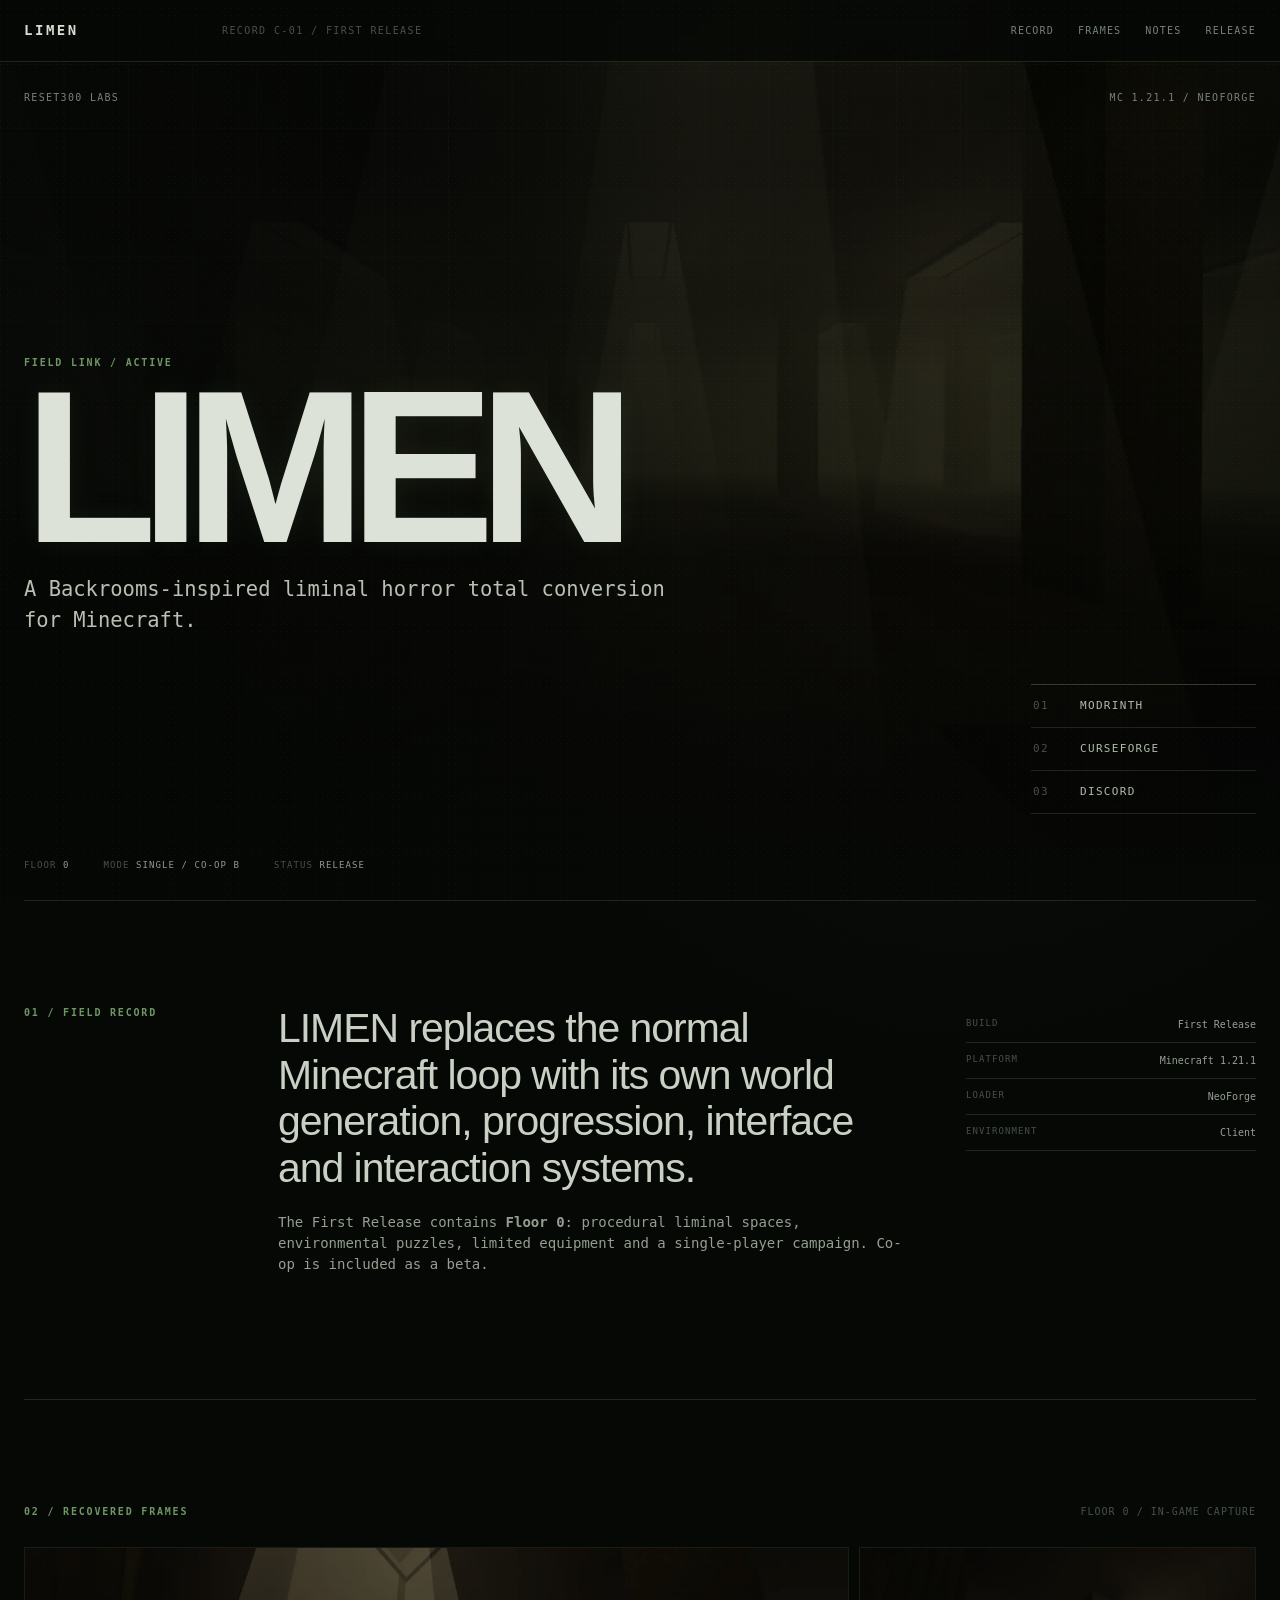
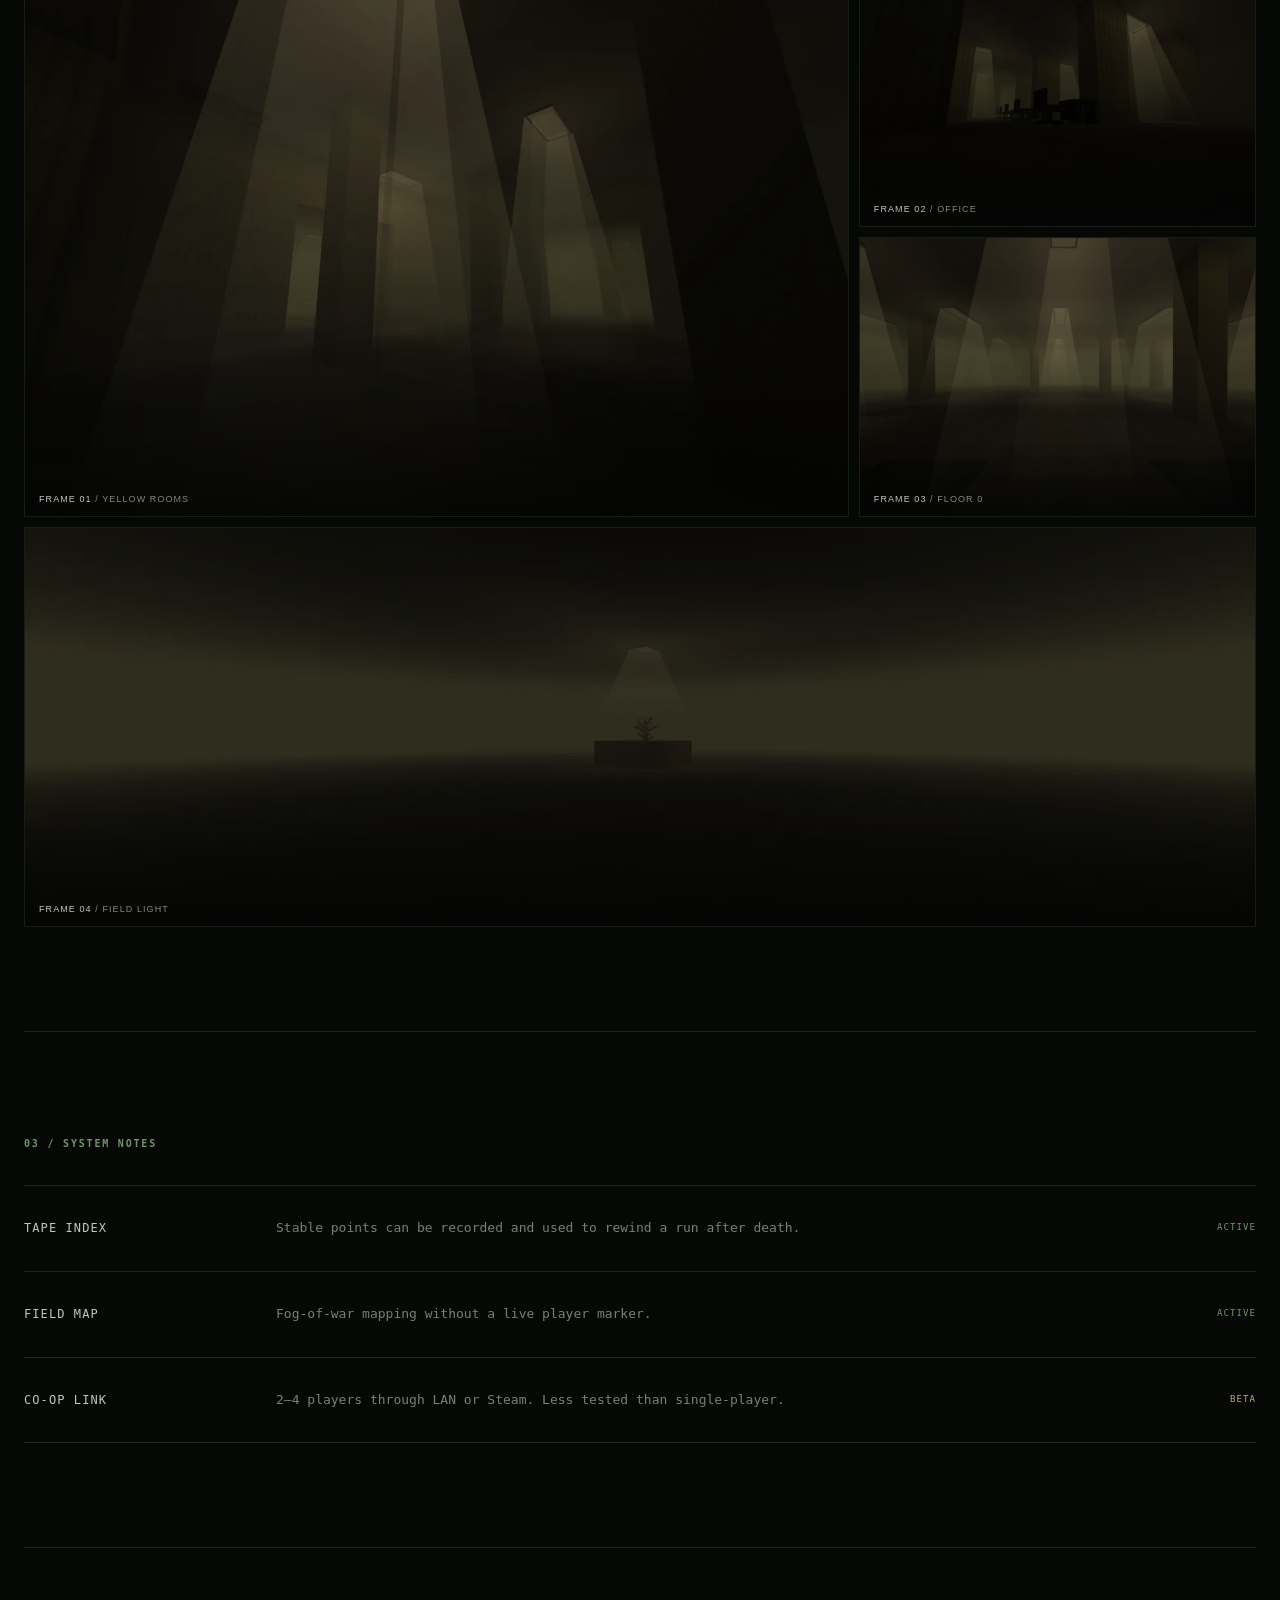
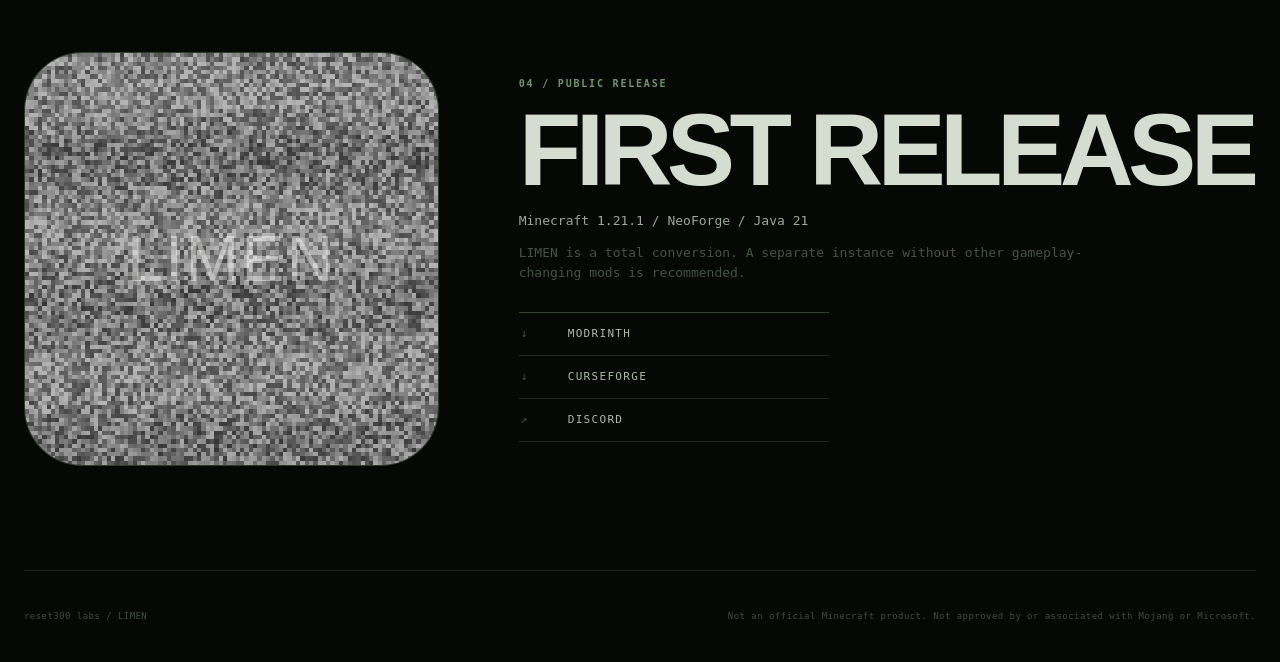
==== index.html @ d5e81523 "Initial LIMEN website" ====
<!doctype html>
<html lang="en">
<head>
  <meta charset="utf-8">
  <meta name="viewport" content="width=device-width,initial-scale=1">
  <meta name="theme-color" content="#070a07">
  <meta name="description" content="LIMEN — a Backrooms-inspired liminal horror total conversion for Minecraft.">
  <meta property="og:title" content="LIMEN — First Release">
  <meta property="og:description" content="Backrooms-inspired liminal horror total conversion for Minecraft 1.21.1 NeoForge.">
  <meta property="og:type" content="website">
  <meta property="og:image" content="assets/og.webp">
  <meta name="twitter:card" content="summary_large_image">
  <link rel="icon" href="assets/favicon.png">
  <link rel="stylesheet" href="styles.css">
  <title>LIMEN</title>
</head>
<body>
  <div class="phosphor" aria-hidden="true"></div>
  <div class="scan" aria-hidden="true"></div>

  <header class="rail">
    <a class="rail-brand" href="#top">LIMEN</a>
    <div class="rail-meta">RECORD C-01 / FIRST RELEASE</div>
    <nav aria-label="Site navigation">
      <a href="#record">Record</a>
      <a href="#frames">Frames</a>
      <a href="#notes">Notes</a>
      <a href="#release">Release</a>
    </nav>
  </header>

  <main id="top">
    <section class="hero" aria-labelledby="hero-title">
      <div class="hero-image" aria-hidden="true"></div>
      <div class="hero-shade" aria-hidden="true"></div>
      <div class="hero-grid" aria-hidden="true"></div>

      <div class="hero-topline">
        <span>reset300 labs</span>
        <span>MC 1.21.1 / NEOFORGE</span>
      </div>

      <div class="hero-copy">
        <div class="overline">FIELD LINK / ACTIVE</div>
        <h1 id="hero-title">LIMEN</h1>
        <p>A Backrooms-inspired liminal horror total conversion for Minecraft.</p>
      </div>

      <div class="hero-actions" aria-label="Project links">
        <a class="terminal-link js-modrinth" href="#"><span>01</span> MODRINTH</a>
        <a class="terminal-link js-curseforge is-hidden" href="#"><span>02</span> CURSEFORGE</a>
        <a class="terminal-link js-discord" href="#"><span>03</span> DISCORD</a>
      </div>

      <div class="hero-status">
        <span>FLOOR <b>0</b></span>
        <span>MODE <b>SINGLE / CO-OP β</b></span>
        <span>STATUS <b>RELEASE</b></span>
      </div>
    </section>

    <section class="record block" id="record">
      <div class="index">01 / FIELD RECORD</div>
      <div class="record-copy">
        <p class="record-lead">LIMEN replaces the normal Minecraft loop with its own world generation, progression, interface and interaction systems.</p>
        <p>The First Release contains <strong>Floor 0</strong>: procedural liminal spaces, environmental puzzles, limited equipment and a single-player campaign. Co-op is included as a beta.</p>
      </div>
      <dl class="record-meta">
        <div><dt>BUILD</dt><dd>First Release</dd></div>
        <div><dt>PLATFORM</dt><dd>Minecraft 1.21.1</dd></div>
        <div><dt>LOADER</dt><dd>NeoForge</dd></div>
        <div><dt>ENVIRONMENT</dt><dd>Client</dd></div>
      </dl>
    </section>

    <section class="frames block" id="frames">
      <div class="section-head">
        <div class="index">02 / RECOVERED FRAMES</div>
        <p>Floor 0 / in-game capture</p>
      </div>

      <div class="frame-grid">
        <button class="frame frame-a" data-image="assets/shot-4.webp" aria-label="Open Yellow Rooms image">
          <img src="assets/shot-4.webp" alt="Yellow Rooms in LIMEN">
          <span><b>FRAME 01</b> / YELLOW ROOMS</span>
        </button>
        <button class="frame frame-b" data-image="assets/shot-1.webp" aria-label="Open office image">
          <img src="assets/shot-1.webp" alt="Office area in LIMEN">
          <span><b>FRAME 02</b> / OFFICE</span>
        </button>
        <button class="frame frame-c" data-image="assets/shot-2.webp" aria-label="Open Floor 0 image">
          <img src="assets/shot-2.webp" alt="Large liminal space in LIMEN">
          <span><b>FRAME 03</b> / FLOOR 0</span>
        </button>
        <button class="frame frame-d" data-image="assets/shot-3.webp" aria-label="Open isolated light image">
          <img src="assets/shot-3.webp" alt="Isolated light in LIMEN">
          <span><b>FRAME 04</b> / FIELD LIGHT</span>
        </button>
      </div>
    </section>

    <section class="notes block" id="notes">
      <div class="index">03 / SYSTEM NOTES</div>

      <div class="note-row">
        <div class="note-code">TAPE INDEX</div>
        <p>Stable points can be recorded and used to rewind a run after death.</p>
        <div class="note-state">ACTIVE</div>
      </div>
      <div class="note-row">
        <div class="note-code">FIELD MAP</div>
        <p>Fog-of-war mapping without a live player marker.</p>
        <div class="note-state">ACTIVE</div>
      </div>
      <div class="note-row">
        <div class="note-code">CO-OP LINK</div>
        <p>2–4 players through LAN or Steam. Less tested than single-player.</p>
        <div class="note-state beta">BETA</div>
      </div>
    </section>

    <section class="trailer block is-hidden" id="trailer">
      <div class="section-head">
        <div class="index">04 / VIDEO RECORD</div>
        <p>Recovered footage</p>
      </div>
      <div class="video-shell"><iframe class="js-trailer" title="LIMEN trailer" allow="accelerometer; autoplay; clipboard-write; encrypted-media; gyroscope; picture-in-picture" allowfullscreen></iframe></div>
    </section>

    <section class="release block" id="release">
      <div class="release-static" aria-hidden="true"><canvas id="staticCanvas"></canvas></div>
      <div class="release-copy">
        <div class="index">04 / PUBLIC RELEASE</div>
        <h2>FIRST RELEASE</h2>
        <p>Minecraft 1.21.1 / NeoForge / Java 21</p>
        <p class="quiet">LIMEN is a total conversion. A separate instance without other gameplay-changing mods is recommended.</p>
        <div class="release-links">
          <a class="terminal-link js-modrinth" href="#"><span>↓</span> MODRINTH</a>
          <a class="terminal-link js-curseforge is-hidden" href="#"><span>↓</span> CURSEFORGE</a>
          <a class="terminal-link js-discord" href="#"><span>↗</span> DISCORD</a>
        </div>
      </div>
    </section>
  </main>

  <footer>
    <span>reset300 labs / LIMEN</span>
    <span>Not an official Minecraft product. Not approved by or associated with Mojang or Microsoft.</span>
  </footer>

  <dialog id="lightbox">
    <button class="close" aria-label="Close image">CLOSE / ESC</button>
    <img alt="Expanded LIMEN screenshot">
  </dialog>

  <script src="site-config.js"></script>
  <script src="script.js"></script>
</body>
</html>
---- styles.css ----
:root {
  --bg: #060806;
  --ink: #d5ddd0;
  --dim: #768275;
  --faint: #465146;
  --signal: #9fca8e;
  --signal-dim: #6e9664;
  --amber: #c1ad68;
  --line: rgba(159, 202, 142, .16);
  --line-hard: rgba(159, 202, 142, .28);
  --page: 1240px;
  --rail: 62px;
}

* { box-sizing: border-box; }
html { scroll-behavior: smooth; background: var(--bg); }
body {
  margin: 0;
  color: var(--ink);
  background:
    radial-gradient(circle at 75% 15%, rgba(110, 150, 100, .045), transparent 31rem),
    var(--bg);
  font-family: "IBM Plex Mono", "Cascadia Mono", "DejaVu Sans Mono", ui-monospace, monospace;
  line-height: 1.5;
  overflow-x: hidden;
}
a { color: inherit; }
button, a { -webkit-tap-highlight-color: transparent; }

.phosphor {
  position: fixed;
  inset: 0;
  z-index: 100;
  pointer-events: none;
  opacity: .035;
  background-image:
    radial-gradient(circle at 10% 20%, #fff 0 .5px, transparent .7px),
    radial-gradient(circle at 75% 40%, #b8d6ac 0 .5px, transparent .7px);
  background-size: 7px 7px, 11px 11px;
  mix-blend-mode: screen;
}
.scan {
  position: fixed;
  inset: 0;
  z-index: 99;
  pointer-events: none;
  opacity: .07;
  background: repeating-linear-gradient(to bottom, transparent 0 3px, #8ab07c 4px);
  mix-blend-mode: soft-light;
}

.rail {
  position: fixed;
  z-index: 80;
  top: 0;
  left: 0;
  right: 0;
  height: var(--rail);
  display: grid;
  grid-template-columns: 170px 1fr auto;
  align-items: center;
  gap: 28px;
  padding: 0 max(24px, calc((100vw - var(--page)) / 2));
  border-bottom: 1px solid var(--line);
  background: rgba(6, 8, 6, .82);
  backdrop-filter: blur(10px);
}
.rail-brand {
  text-decoration: none;
  font-weight: 800;
  letter-spacing: .18em;
  font-size: 14px;
}
.rail-meta {
  color: var(--faint);
  font-size: 10px;
  letter-spacing: .14em;
}
.rail nav { display: flex; gap: 24px; }
.rail nav a {
  color: var(--dim);
  text-decoration: none;
  text-transform: uppercase;
  font-size: 10px;
  letter-spacing: .12em;
}
.rail nav a:hover { color: var(--signal); }

main { min-height: 100vh; }
.hero {
  min-height: 100svh;
  position: relative;
  display: grid;
  grid-template-rows: auto 1fr auto;
  padding: calc(var(--rail) + 28px) max(24px, calc((100vw - var(--page)) / 2)) 28px;
  isolation: isolate;
  overflow: hidden;
}
.hero-image,
.hero-shade,
.hero-grid { position: absolute; inset: 0; z-index: -3; }
.hero-image {
  background: url("assets/shot-2.webp") center 48% / cover no-repeat;
  transform: scale(1.025);
  filter: brightness(.58) saturate(.67) contrast(1.05);
  transition: transform 1.2s cubic-bezier(.18,.75,.15,1);
}
.hero:hover .hero-image { transform: scale(1.038); }
.hero-shade {
  z-index: -2;
  background:
    linear-gradient(90deg, rgba(5,7,5,.92) 0%, rgba(5,7,5,.68) 42%, rgba(5,7,5,.18) 73%, rgba(5,7,5,.48) 100%),
    linear-gradient(0deg, var(--bg) 0%, rgba(6,8,6,.1) 32%, rgba(6,8,6,.3) 100%);
}
.hero-grid {
  z-index: -1;
  opacity: .13;
  background-image:
    linear-gradient(var(--line) 1px, transparent 1px),
    linear-gradient(90deg, var(--line) 1px, transparent 1px);
  background-size: 64px 64px;
  mask-image: linear-gradient(to bottom, #000, transparent 76%);
}
.hero-topline {
  display: flex;
  justify-content: space-between;
  color: var(--dim);
  font-size: 10px;
  letter-spacing: .13em;
  text-transform: uppercase;
}
.hero-copy {
  align-self: center;
  width: min(900px, 80vw);
  padding: 7vh 0 4vh;
}
.overline,
.index {
  color: var(--signal-dim);
  font-size: 10px;
  font-weight: 700;
  letter-spacing: .18em;
  text-transform: uppercase;
}
.hero h1 {
  margin: 18px 0 28px;
  font-family: Arial, Helvetica, sans-serif;
  font-size: clamp(92px, 17vw, 250px);
  line-height: .73;
  font-weight: 800;
  letter-spacing: -.075em;
  color: #dce2d7;
  text-shadow: 0 0 28px rgba(159,202,142,.07);
}
.hero-copy p {
  margin: 0;
  max-width: 680px;
  color: #b7c0b3;
  font-size: clamp(15px, 1.6vw, 21px);
}
.hero-actions {
  position: absolute;
  right: max(24px, calc((100vw - var(--page)) / 2));
  bottom: 86px;
  display: grid;
  min-width: 225px;
  border-top: 1px solid var(--line-hard);
}
.terminal-link {
  display: grid;
  grid-template-columns: 35px 1fr;
  gap: 12px;
  align-items: center;
  min-height: 43px;
  padding: 0 2px;
  color: #afbaab;
  border-bottom: 1px solid var(--line);
  text-decoration: none;
  font-size: 11px;
  letter-spacing: .12em;
  transition: color .15s ease, padding-left .15s ease, background .15s ease;
}
.terminal-link span { color: var(--faint); }
.terminal-link:hover {
  color: var(--signal);
  padding-left: 7px;
  background: linear-gradient(90deg, rgba(159,202,142,.045), transparent);
}
.hero-status {
  display: flex;
  gap: 34px;
  align-self: end;
  color: var(--faint);
  font-size: 9px;
  letter-spacing: .12em;
  text-transform: uppercase;
}
.hero-status b { color: #8e9b8c; font-weight: 500; }

.block {
  width: min(var(--page), calc(100% - 48px));
  margin: 0 auto;
  padding: 104px 0;
  border-top: 1px solid var(--line);
}
.record {
  display: grid;
  grid-template-columns: 190px 1fr 290px;
  gap: 64px;
  align-items: start;
}
.record-copy { max-width: 680px; }
.record-copy p { margin: 0 0 20px; color: #949f91; font-size: 14px; }
.record-copy .record-lead {
  color: #c9d1c5;
  font-family: Arial, Helvetica, sans-serif;
  font-size: clamp(24px, 3.2vw, 42px);
  line-height: 1.14;
  letter-spacing: -.025em;
}
.record-meta { margin: 2px 0 0; }
.record-meta div {
  display: grid;
  grid-template-columns: 1fr 1fr;
  gap: 16px;
  padding: 10px 0;
  border-bottom: 1px solid var(--line);
}
.record-meta dt { color: var(--faint); font-size: 9px; letter-spacing: .12em; }
.record-meta dd { margin: 0; color: #95a092; font-size: 10px; text-align: right; }

.section-head {
  display: flex;
  justify-content: space-between;
  gap: 30px;
  align-items: end;
  margin-bottom: 28px;
}
.section-head p { margin: 0; color: var(--faint); font-size: 10px; text-transform: uppercase; letter-spacing: .1em; }
.frame-grid {
  display: grid;
  grid-template-columns: 1.35fr .65fr;
  grid-template-rows: 280px 280px 400px;
  gap: 10px;
}
.frame {
  position: relative;
  display: block;
  padding: 0;
  border: 1px solid rgba(159,202,142,.12);
  background: #030403;
  overflow: hidden;
  cursor: zoom-in;
}
.frame-a { grid-column: 1; grid-row: 1 / span 2; }
.frame-b { grid-column: 2; grid-row: 1; }
.frame-c { grid-column: 2; grid-row: 2; }
.frame-d { grid-column: 1 / span 2; grid-row: 3; }
.frame img {
  width: 100%;
  height: 100%;
  object-fit: cover;
  display: block;
  filter: brightness(.72) saturate(.72);
  transform: scale(1.002);
  transition: filter .35s ease, transform .6s cubic-bezier(.2,.75,.2,1);
}
.frame:hover img { filter: brightness(.9) saturate(.88); transform: scale(1.012); }
.frame::after {
  content: "";
  position: absolute;
  inset: 0;
  pointer-events: none;
  background: linear-gradient(0deg, rgba(3,4,3,.78), transparent 27%);
}
.frame > span {
  position: absolute;
  z-index: 2;
  left: 14px;
  bottom: 12px;
  color: #7f8b7d;
  font-size: 9px;
  letter-spacing: .12em;
}
.frame > span b { color: #c2c9bf; font-weight: 500; }

.notes .index { margin-bottom: 34px; }
.note-row {
  display: grid;
  grid-template-columns: 220px 1fr 90px;
  gap: 32px;
  align-items: center;
  min-height: 86px;
  border-top: 1px solid var(--line);
}
.note-row:last-child { border-bottom: 1px solid var(--line); }
.note-code { color: #bec7ba; font-size: 12px; letter-spacing: .09em; }
.note-row p { margin: 0; max-width: 700px; color: var(--dim); font-size: 13px; }
.note-state { justify-self: end; color: var(--signal-dim); font-size: 9px; letter-spacing: .12em; }
.note-state.beta { color: var(--amber); }

.video-shell { aspect-ratio: 16/9; border: 1px solid var(--line); background: #020302; }
.video-shell iframe { width: 100%; height: 100%; border: 0; }

.release {
  min-height: 520px;
  display: grid;
  grid-template-columns: .72fr 1.28fr;
  gap: 80px;
  align-items: center;
}
.release-static {
  aspect-ratio: 1;
  position: relative;
  overflow: hidden;
  border: 1px solid var(--line-hard);
  border-radius: 14%;
  background: #020302;
  box-shadow: inset 0 0 75px #000;
}
.release-static::after {
  content: "LIMEN";
  position: absolute;
  inset: 0;
  display: grid;
  place-items: center;
  color: rgba(235,239,233,.48);
  font-family: Arial, Helvetica, sans-serif;
  font-size: clamp(34px, 5vw, 67px);
  font-weight: 500;
  letter-spacing: .04em;
  mix-blend-mode: screen;
  filter: blur(.25px);
}
.release-static canvas { width: 100%; height: 100%; display: block; opacity: .8; image-rendering: pixelated; }
.release-copy h2 {
  margin: 16px 0 18px;
  font-family: Arial, Helvetica, sans-serif;
  font-size: clamp(58px, 8vw, 118px);
  line-height: .84;
  letter-spacing: -.055em;
}
.release-copy > p { color: #9ca79a; font-size: 13px; }
.release-copy .quiet { max-width: 620px; color: var(--faint); }
.release-links { margin-top: 30px; max-width: 310px; border-top: 1px solid var(--line-hard); }

footer {
  width: min(var(--page), calc(100% - 48px));
  min-height: 92px;
  margin: 0 auto;
  display: flex;
  align-items: center;
  justify-content: space-between;
  gap: 30px;
  border-top: 1px solid var(--line);
  color: #414b41;
  font-size: 9px;
  letter-spacing: .05em;
}

.is-hidden { display: none !important; }
dialog {
  width: min(1280px, 96vw);
  max-width: none;
  padding: 0;
  border: 1px solid var(--line-hard);
  background: #030403;
  color: var(--ink);
  box-shadow: 0 28px 130px rgba(0,0,0,.9);
}
dialog::backdrop { background: rgba(0,0,0,.92); }
dialog img { width: 100%; height: auto; display: block; }
.close {
  position: absolute;
  z-index: 3;
  right: 10px;
  top: 10px;
  padding: 8px 10px;
  border: 1px solid var(--line-hard);
  background: rgba(3,4,3,.86);
  color: #98a596;
  font: inherit;
  font-size: 9px;
  letter-spacing: .1em;
  cursor: pointer;
}

@media (max-width: 900px) {
  .rail { grid-template-columns: 1fr auto; }
  .rail-meta { display: none; }
  .rail nav { gap: 15px; }
  .hero-actions { position: static; margin: 0 0 40px; width: min(320px,100%); }
  .hero-status { flex-wrap: wrap; }
  .record { grid-template-columns: 1fr; gap: 28px; }
  .record-meta { max-width: 520px; }
  .frame-grid { grid-template-columns: 1fr 1fr; grid-template-rows: 420px 230px 320px; }
  .frame-a { grid-column: 1 / span 2; grid-row: 1; }
  .frame-b { grid-column: 1; grid-row: 2; }
  .frame-c { grid-column: 2; grid-row: 2; }
  .frame-d { grid-column: 1 / span 2; grid-row: 3; }
  .release { grid-template-columns: 280px 1fr; gap: 40px; }
}

@media (max-width: 620px) {
  :root { --rail: 54px; }
  .rail { padding: 0 16px; }
  .rail nav a:not(:last-child) { display: none; }
  .hero { padding-left: 16px; padding-right: 16px; }
  .hero-topline span:last-child { display: none; }
  .hero-copy { width: 100%; }
  .hero h1 { font-size: clamp(78px, 28vw, 130px); }
  .hero-shade { background: linear-gradient(0deg, var(--bg) 0%, rgba(5,7,5,.52) 50%, rgba(5,7,5,.55) 100%); }
  .hero-status { gap: 14px 24px; }
  .block, footer { width: calc(100% - 32px); }
  .block { padding: 76px 0; }
  .record-copy .record-lead { font-size: 27px; }
  .section-head { display: block; }
  .section-head p { margin-top: 10px; }
  .frame-grid { display: block; }
  .frame { aspect-ratio: 16/10; margin-bottom: 8px; }
  .note-row { grid-template-columns: 1fr auto; gap: 12px; padding: 18px 0; }
  .note-row p { grid-column: 1 / span 2; }
  .release { grid-template-columns: 1fr; gap: 38px; }
  .release-static { width: min(290px, 86vw); }
  footer { display: block; padding: 26px 0 38px; }
  footer span { display: block; margin-top: 7px; }
}

@media (prefers-reduced-motion: reduce) {
  * { scroll-behavior: auto !important; transition: none !important; animation: none !important; }
}
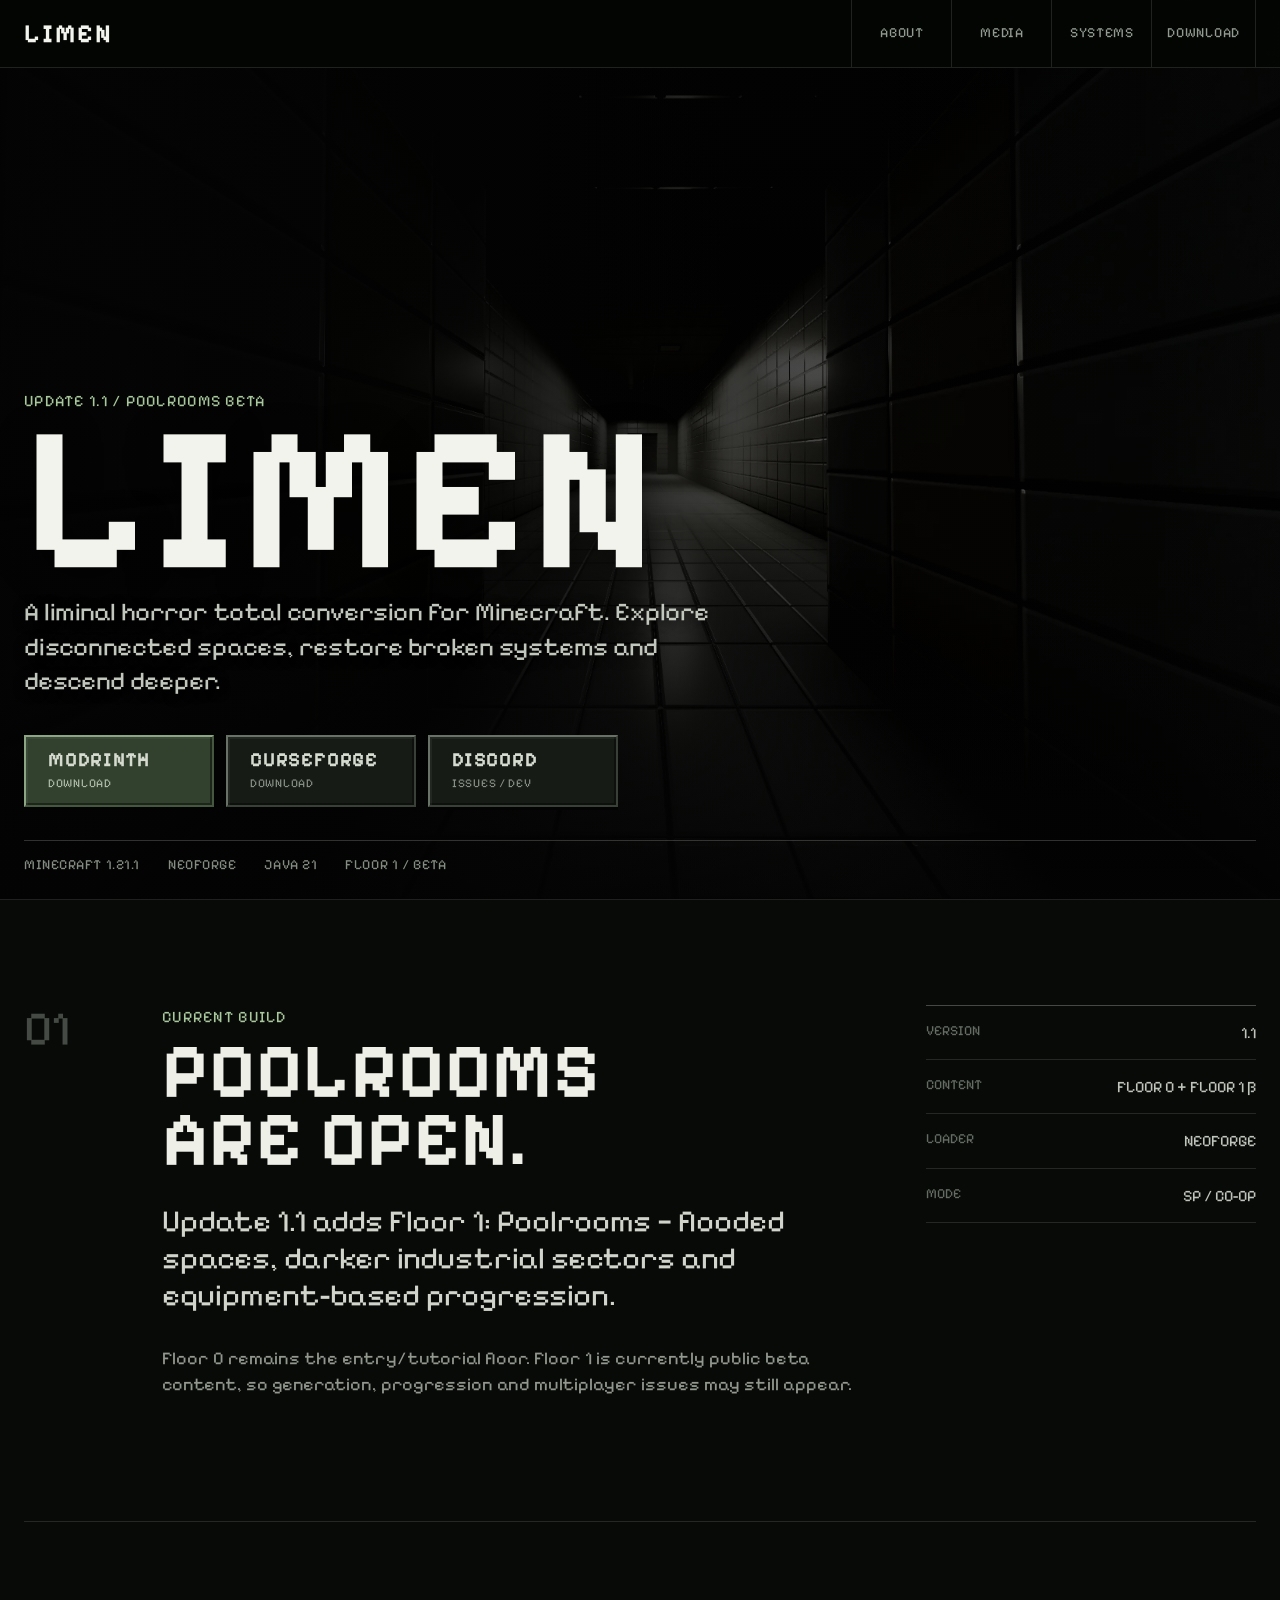
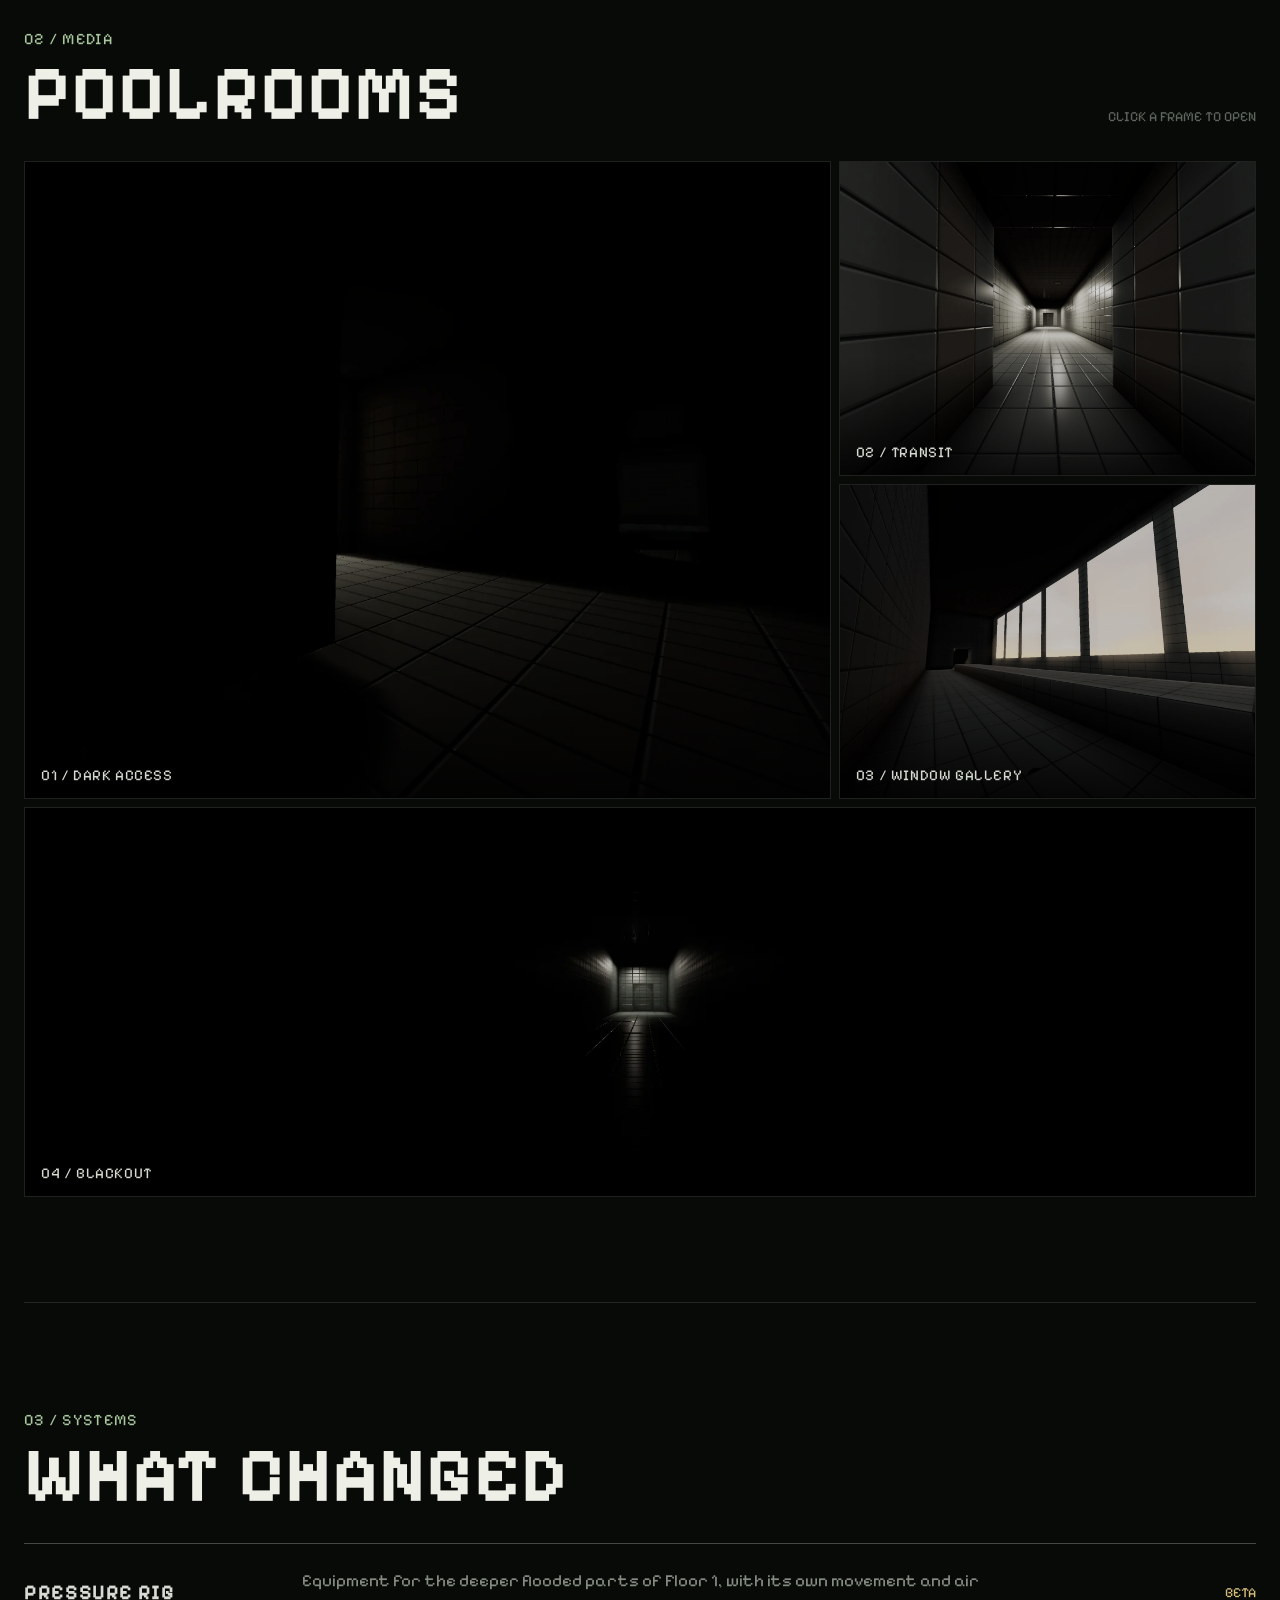
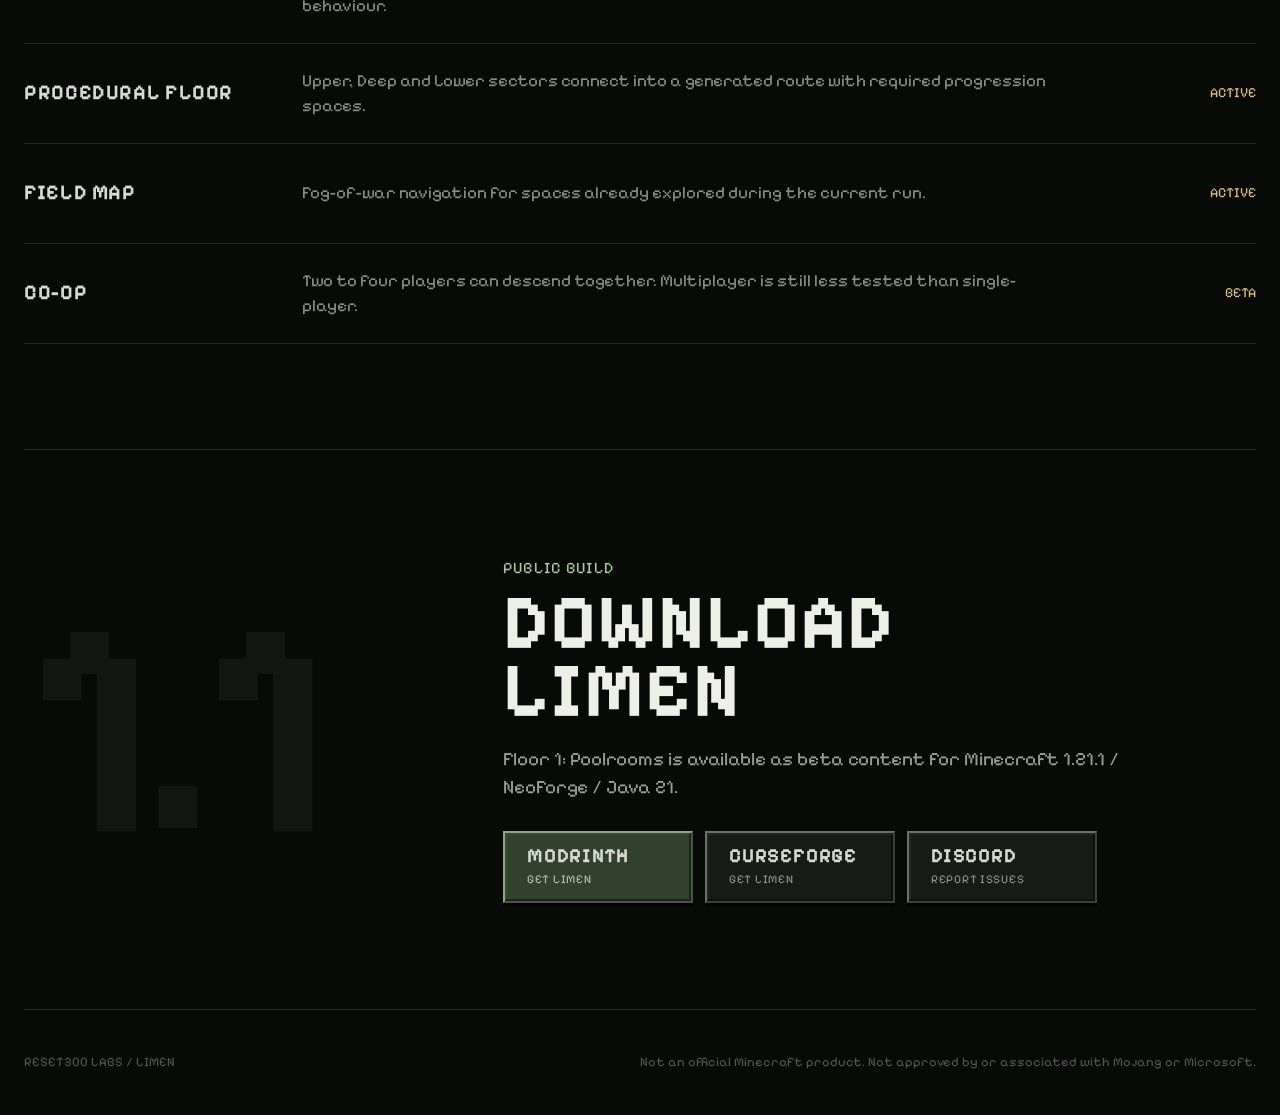
==== commit 578a6a24: "1.1 update" ====
--- a/index.html
+++ b/index.html
@@ -3,153 +3,166 @@
 <head>
   <meta charset="utf-8">
   <meta name="viewport" content="width=device-width,initial-scale=1">
-  <meta name="theme-color" content="#070a07">
-  <meta name="description" content="LIMEN — a Backrooms-inspired liminal horror total conversion for Minecraft.">
-  <meta property="og:title" content="LIMEN — First Release">
-  <meta property="og:description" content="Backrooms-inspired liminal horror total conversion for Minecraft 1.21.1 NeoForge.">
+  <meta name="theme-color" content="#080a08">
+  <meta name="description" content="LIMEN — a liminal horror total conversion for Minecraft 1.21.1 NeoForge.">
+  <meta property="og:title" content="Limen">
+  <meta property="og:description" content="LIMEN for Minecraft 1.21.1 NeoForge. Floor 1: Poolrooms is available in beta.">
   <meta property="og:type" content="website">
-  <meta property="og:image" content="assets/og.webp">
+  <meta property="og:image" content="assets/og-poolrooms.webp">
   <meta name="twitter:card" content="summary_large_image">
-  <link rel="icon" href="assets/favicon.png">
+  <link rel="preconnect" href="https://fonts.googleapis.com">
+  <link rel="preconnect" href="https://fonts.gstatic.com" crossorigin>
+  <link href="https://fonts.googleapis.com/css2?family=Pixelify+Sans:wght@400..700&display=swap" rel="stylesheet">
   <link rel="stylesheet" href="styles.css">
-  <title>LIMEN</title>
+  <title>Limen</title>
 </head>
 <body>
-  <div class="phosphor" aria-hidden="true"></div>
-  <div class="scan" aria-hidden="true"></div>
-
-  <header class="rail">
-    <a class="rail-brand" href="#top">LIMEN</a>
-    <div class="rail-meta">RECORD C-01 / FIRST RELEASE</div>
+  <header class="topbar">
+    <a class="brand" href="#top">LIMEN</a>
     <nav aria-label="Site navigation">
-      <a href="#record">Record</a>
-      <a href="#frames">Frames</a>
-      <a href="#notes">Notes</a>
-      <a href="#release">Release</a>
+      <a href="#about">ABOUT</a>
+      <a href="#frames">MEDIA</a>
+      <a href="#systems">SYSTEMS</a>
+      <a href="#download">DOWNLOAD</a>
     </nav>
   </header>
 
   <main id="top">
-    <section class="hero" aria-labelledby="hero-title">
-      <div class="hero-image" aria-hidden="true"></div>
-      <div class="hero-shade" aria-hidden="true"></div>
-      <div class="hero-grid" aria-hidden="true"></div>
+    <section class="hero">
+      <video class="hero-video" autoplay muted loop playsinline preload="metadata" poster="assets/poolrooms-2.webp" aria-hidden="true">
+        <source src="assets/level1_poolrooms_loop.mp4" type="video/mp4">
+      </video>
+      <div class="hero-overlay" aria-hidden="true"></div>
 
-      <div class="hero-topline">
-        <span>reset300 labs</span>
-        <span>MC 1.21.1 / NEOFORGE</span>
+      <div class="hero-content">
+        <p class="eyebrow">UPDATE 1.1 / POOLROOMS BETA</p>
+        <h1>LIMEN</h1>
+        <p class="hero-text">A liminal horror total conversion for Minecraft. Explore disconnected spaces, restore broken systems and descend deeper.</p>
+
+        <div class="hero-actions">
+          <a class="game-button primary js-modrinth" href="#"><span>MODRINTH</span><small>DOWNLOAD</small></a>
+          <a class="game-button js-curseforge" href="#"><span>CURSEFORGE</span><small>DOWNLOAD</small></a>
+          <a class="game-button js-discord" href="#"><span>DISCORD</span><small>ISSUES / DEV</small></a>
+        </div>
       </div>
 
-      <div class="hero-copy">
-        <div class="overline">FIELD LINK / ACTIVE</div>
-        <h1 id="hero-title">LIMEN</h1>
-        <p>A Backrooms-inspired liminal horror total conversion for Minecraft.</p>
-      </div>
-
-      <div class="hero-actions" aria-label="Project links">
-        <a class="terminal-link js-modrinth" href="#"><span>01</span> MODRINTH</a>
-        <a class="terminal-link js-curseforge is-hidden" href="#"><span>02</span> CURSEFORGE</a>
-        <a class="terminal-link js-discord" href="#"><span>03</span> DISCORD</a>
-      </div>
-
-      <div class="hero-status">
-        <span>FLOOR <b>0</b></span>
-        <span>MODE <b>SINGLE / CO-OP β</b></span>
-        <span>STATUS <b>RELEASE</b></span>
+      <div class="hero-foot">
+        <span>MINECRAFT 1.21.1</span>
+        <span>NEOFORGE</span>
+        <span>JAVA 21</span>
+        <span>FLOOR 1 / BETA</span>
       </div>
     </section>
 
-    <section class="record block" id="record">
-      <div class="index">01 / FIELD RECORD</div>
-      <div class="record-copy">
-        <p class="record-lead">LIMEN replaces the normal Minecraft loop with its own world generation, progression, interface and interaction systems.</p>
-        <p>The First Release contains <strong>Floor 0</strong>: procedural liminal spaces, environmental puzzles, limited equipment and a single-player campaign. Co-op is included as a beta.</p>
+    <section class="about section" id="about">
+      <div class="section-number">01</div>
+      <div class="about-main">
+        <p class="section-label">CURRENT BUILD</p>
+        <h2>POOLROOMS<br>ARE OPEN.</h2>
+        <p class="lead">Update 1.1 adds Floor 1: Poolrooms — flooded spaces, darker industrial sectors and equipment-based progression.</p>
+        <p>Floor 0 remains the entry/tutorial floor. Floor 1 is currently public beta content, so generation, progression and multiplayer issues may still appear.</p>
       </div>
-      <dl class="record-meta">
-        <div><dt>BUILD</dt><dd>First Release</dd></div>
-        <div><dt>PLATFORM</dt><dd>Minecraft 1.21.1</dd></div>
-        <div><dt>LOADER</dt><dd>NeoForge</dd></div>
-        <div><dt>ENVIRONMENT</dt><dd>Client</dd></div>
+      <dl class="specs">
+        <div><dt>VERSION</dt><dd>1.1</dd></div>
+        <div><dt>CONTENT</dt><dd>FLOOR 0 + FLOOR 1 β</dd></div>
+        <div><dt>LOADER</dt><dd>NEOFORGE</dd></div>
+        <div><dt>MODE</dt><dd>SP / CO-OP</dd></div>
       </dl>
     </section>
 
-    <section class="frames block" id="frames">
-      <div class="section-head">
-        <div class="index">02 / RECOVERED FRAMES</div>
-        <p>Floor 0 / in-game capture</p>
+    <section class="section" id="frames">
+      <div class="section-heading">
+        <div>
+          <p class="section-label">02 / MEDIA</p>
+          <h2>POOLROOMS</h2>
+        </div>
+        <p>CLICK A FRAME TO OPEN</p>
       </div>
 
-      <div class="frame-grid">
-        <button class="frame frame-a" data-image="assets/shot-4.webp" aria-label="Open Yellow Rooms image">
-          <img src="assets/shot-4.webp" alt="Yellow Rooms in LIMEN">
-          <span><b>FRAME 01</b> / YELLOW ROOMS</span>
+      <div class="gallery">
+        <button class="shot shot-main" data-image="assets/poolrooms-1.webp" aria-label="Open Poolrooms screenshot 1">
+          <img src="assets/poolrooms-1.webp" alt="Dark Poolrooms access area in LIMEN">
+          <span>01 / DARK ACCESS</span>
         </button>
-        <button class="frame frame-b" data-image="assets/shot-1.webp" aria-label="Open office image">
-          <img src="assets/shot-1.webp" alt="Office area in LIMEN">
-          <span><b>FRAME 02</b> / OFFICE</span>
+        <button class="shot" data-image="assets/poolrooms-2.webp" aria-label="Open Poolrooms screenshot 2">
+          <img src="assets/poolrooms-2.webp" alt="Bright tiled Poolrooms corridor in LIMEN">
+          <span>02 / TRANSIT</span>
         </button>
-        <button class="frame frame-c" data-image="assets/shot-2.webp" aria-label="Open Floor 0 image">
-          <img src="assets/shot-2.webp" alt="Large liminal space in LIMEN">
-          <span><b>FRAME 03</b> / FLOOR 0</span>
+        <button class="shot" data-image="assets/poolrooms-4.webp" aria-label="Open Poolrooms screenshot 3">
+          <img src="assets/poolrooms-4.webp" alt="Poolrooms window gallery in LIMEN">
+          <span>03 / WINDOW GALLERY</span>
         </button>
-        <button class="frame frame-d" data-image="assets/shot-3.webp" aria-label="Open isolated light image">
-          <img src="assets/shot-3.webp" alt="Isolated light in LIMEN">
-          <span><b>FRAME 04</b> / FIELD LIGHT</span>
+        <button class="shot shot-wide" data-image="assets/poolrooms-3.webp" aria-label="Open Poolrooms screenshot 4">
+          <img src="assets/poolrooms-3.webp" alt="Blackout Poolrooms corridor in LIMEN">
+          <span>04 / BLACKOUT</span>
         </button>
       </div>
     </section>
 
-    <section class="notes block" id="notes">
-      <div class="index">03 / SYSTEM NOTES</div>
+    <section class="section systems" id="systems">
+      <div class="section-heading">
+        <div>
+          <p class="section-label">03 / SYSTEMS</p>
+          <h2>WHAT CHANGED</h2>
+        </div>
+      </div>
 
-      <div class="note-row">
-        <div class="note-code">TAPE INDEX</div>
-        <p>Stable points can be recorded and used to rewind a run after death.</p>
-        <div class="note-state">ACTIVE</div>
-      </div>
-      <div class="note-row">
-        <div class="note-code">FIELD MAP</div>
-        <p>Fog-of-war mapping without a live player marker.</p>
-        <div class="note-state">ACTIVE</div>
-      </div>
-      <div class="note-row">
-        <div class="note-code">CO-OP LINK</div>
-        <p>2–4 players through LAN or Steam. Less tested than single-player.</p>
-        <div class="note-state beta">BETA</div>
+      <div class="system-list">
+        <article>
+          <h3>PRESSURE RIG</h3>
+          <p>Equipment for the deeper flooded parts of Floor 1, with its own movement and air behaviour.</p>
+          <span>BETA</span>
+        </article>
+        <article>
+          <h3>PROCEDURAL FLOOR</h3>
+          <p>Upper, Deep and Lower sectors connect into a generated route with required progression spaces.</p>
+          <span>ACTIVE</span>
+        </article>
+        <article>
+          <h3>FIELD MAP</h3>
+          <p>Fog-of-war navigation for spaces already explored during the current run.</p>
+          <span>ACTIVE</span>
+        </article>
+        <article>
+          <h3>CO-OP</h3>
+          <p>Two to four players can descend together. Multiplayer is still less tested than single-player.</p>
+          <span>BETA</span>
+        </article>
       </div>
     </section>
 
-    <section class="trailer block is-hidden" id="trailer">
-      <div class="section-head">
-        <div class="index">04 / VIDEO RECORD</div>
-        <p>Recovered footage</p>
+    <section class="trailer section is-hidden" id="trailer">
+      <div class="section-heading">
+        <div>
+          <p class="section-label">04 / VIDEO</p>
+          <h2>FOOTAGE</h2>
+        </div>
       </div>
       <div class="video-shell"><iframe class="js-trailer" title="LIMEN trailer" allow="accelerometer; autoplay; clipboard-write; encrypted-media; gyroscope; picture-in-picture" allowfullscreen></iframe></div>
     </section>
 
-    <section class="release block" id="release">
-      <div class="release-static" aria-hidden="true"><canvas id="staticCanvas"></canvas></div>
-      <div class="release-copy">
-        <div class="index">04 / PUBLIC RELEASE</div>
-        <h2>FIRST RELEASE</h2>
-        <p>Minecraft 1.21.1 / NeoForge / Java 21</p>
-        <p class="quiet">LIMEN is a total conversion. A separate instance without other gameplay-changing mods is recommended.</p>
-        <div class="release-links">
-          <a class="terminal-link js-modrinth" href="#"><span>↓</span> MODRINTH</a>
-          <a class="terminal-link js-curseforge is-hidden" href="#"><span>↓</span> CURSEFORGE</a>
-          <a class="terminal-link js-discord" href="#"><span>↗</span> DISCORD</a>
+    <section class="download section" id="download">
+      <div class="download-version" aria-hidden="true">1.1</div>
+      <div class="download-copy">
+        <p class="section-label">PUBLIC BUILD</p>
+        <h2>DOWNLOAD<br>LIMEN</h2>
+        <p>Floor 1: Poolrooms is available as beta content for Minecraft 1.21.1 / NeoForge / Java 21.</p>
+        <div class="download-actions">
+          <a class="game-button primary js-modrinth" href="#"><span>MODRINTH</span><small>GET LIMEN</small></a>
+          <a class="game-button js-curseforge" href="#"><span>CURSEFORGE</span><small>GET LIMEN</small></a>
+          <a class="game-button js-discord" href="#"><span>DISCORD</span><small>REPORT ISSUES</small></a>
         </div>
       </div>
     </section>
   </main>
 
   <footer>
-    <span>reset300 labs / LIMEN</span>
+    <span>RESET300 LABS / LIMEN</span>
     <span>Not an official Minecraft product. Not approved by or associated with Mojang or Microsoft.</span>
   </footer>
 
   <dialog id="lightbox">
-    <button class="close" aria-label="Close image">CLOSE / ESC</button>
+    <button class="close" aria-label="Close image">CLOSE</button>
     <img alt="Expanded LIMEN screenshot">
   </dialog>
 
--- a/styles.css
+++ b/styles.css
@@ -1,15 +1,17 @@
+@import url('https://fonts.googleapis.com/css2?family=Pixelify+Sans:wght@400..700&display=swap');
+
 :root {
-  --bg: #060806;
-  --ink: #d5ddd0;
-  --dim: #768275;
-  --faint: #465146;
-  --signal: #9fca8e;
-  --signal-dim: #6e9664;
-  --amber: #c1ad68;
-  --line: rgba(159, 202, 142, .16);
-  --line-hard: rgba(159, 202, 142, .28);
-  --page: 1240px;
-  --rail: 62px;
+  --bg: #080a08;
+  --bg-deep: #030403;
+  --ink: #e7eadf;
+  --muted: #92988e;
+  --faint: #5e665d;
+  --line: rgba(225, 232, 218, .13);
+  --line-strong: rgba(225, 232, 218, .28);
+  --green: #a9c89d;
+  --amber: #d6be7b;
+  --page: 1320px;
+  --bar: 68px;
 }
 
 * { box-sizing: border-box; }
@@ -17,415 +19,328 @@
 body {
   margin: 0;
   color: var(--ink);
-  background:
-    radial-gradient(circle at 75% 15%, rgba(110, 150, 100, .045), transparent 31rem),
-    var(--bg);
-  font-family: "IBM Plex Mono", "Cascadia Mono", "DejaVu Sans Mono", ui-monospace, monospace;
-  line-height: 1.5;
-  overflow-x: hidden;
-}
-a { color: inherit; }
-button, a { -webkit-tap-highlight-color: transparent; }
-
-.phosphor {
+  background: var(--bg);
+  font-family: "Pixelify Sans", ui-monospace, monospace;
+  font-size: 18px;
+  line-height: 1.45;
+  image-rendering: auto;
+}
+button, a { font: inherit; }
+::selection { background: #bfd6ad; color: #10130f; }
+
+.topbar {
   position: fixed;
-  inset: 0;
-  z-index: 100;
-  pointer-events: none;
-  opacity: .035;
-  background-image:
-    radial-gradient(circle at 10% 20%, #fff 0 .5px, transparent .7px),
-    radial-gradient(circle at 75% 40%, #b8d6ac 0 .5px, transparent .7px);
-  background-size: 7px 7px, 11px 11px;
-  mix-blend-mode: screen;
-}
-.scan {
-  position: fixed;
-  inset: 0;
-  z-index: 99;
-  pointer-events: none;
-  opacity: .07;
-  background: repeating-linear-gradient(to bottom, transparent 0 3px, #8ab07c 4px);
-  mix-blend-mode: soft-light;
-}
-
-.rail {
-  position: fixed;
-  z-index: 80;
-  top: 0;
-  left: 0;
-  right: 0;
-  height: var(--rail);
-  display: grid;
-  grid-template-columns: 170px 1fr auto;
+  z-index: 50;
+  inset: 0 0 auto 0;
+  height: var(--bar);
+  display: flex;
   align-items: center;
-  gap: 28px;
+  justify-content: space-between;
+  gap: 30px;
   padding: 0 max(24px, calc((100vw - var(--page)) / 2));
   border-bottom: 1px solid var(--line);
-  background: rgba(6, 8, 6, .82);
+  background: rgba(4, 6, 4, .86);
   backdrop-filter: blur(10px);
 }
-.rail-brand {
+.brand {
+  color: #f2f4ed;
   text-decoration: none;
-  font-weight: 800;
-  letter-spacing: .18em;
+  font-size: 26px;
+  font-weight: 700;
+  letter-spacing: .08em;
+}
+.topbar nav { display: flex; align-items: stretch; height: 100%; }
+.topbar nav a {
+  min-width: 100px;
+  display: grid;
+  place-items: center;
+  padding: 0 15px;
+  color: #929b90;
+  text-decoration: none;
+  border-left: 1px solid var(--line);
   font-size: 14px;
-}
-.rail-meta {
-  color: var(--faint);
-  font-size: 10px;
-  letter-spacing: .14em;
-}
-.rail nav { display: flex; gap: 24px; }
-.rail nav a {
-  color: var(--dim);
-  text-decoration: none;
-  text-transform: uppercase;
-  font-size: 10px;
-  letter-spacing: .12em;
-}
-.rail nav a:hover { color: var(--signal); }
-
-main { min-height: 100vh; }
+  letter-spacing: .05em;
+}
+.topbar nav a:last-child { border-right: 1px solid var(--line); }
+.topbar nav a:hover { color: #f0f2eb; background: rgba(255,255,255,.035); }
+
 .hero {
+  position: relative;
   min-height: 100svh;
-  position: relative;
-  display: grid;
-  grid-template-rows: auto 1fr auto;
-  padding: calc(var(--rail) + 28px) max(24px, calc((100vw - var(--page)) / 2)) 28px;
-  isolation: isolate;
   overflow: hidden;
-}
-.hero-image,
-.hero-shade,
-.hero-grid { position: absolute; inset: 0; z-index: -3; }
-.hero-image {
-  background: url("assets/shot-2.webp") center 48% / cover no-repeat;
-  transform: scale(1.025);
-  filter: brightness(.58) saturate(.67) contrast(1.05);
-  transition: transform 1.2s cubic-bezier(.18,.75,.15,1);
-}
-.hero:hover .hero-image { transform: scale(1.038); }
-.hero-shade {
-  z-index: -2;
-  background:
-    linear-gradient(90deg, rgba(5,7,5,.92) 0%, rgba(5,7,5,.68) 42%, rgba(5,7,5,.18) 73%, rgba(5,7,5,.48) 100%),
-    linear-gradient(0deg, var(--bg) 0%, rgba(6,8,6,.1) 32%, rgba(6,8,6,.3) 100%);
-}
-.hero-grid {
-  z-index: -1;
-  opacity: .13;
-  background-image:
-    linear-gradient(var(--line) 1px, transparent 1px),
-    linear-gradient(90deg, var(--line) 1px, transparent 1px);
-  background-size: 64px 64px;
-  mask-image: linear-gradient(to bottom, #000, transparent 76%);
-}
-.hero-topline {
-  display: flex;
-  justify-content: space-between;
-  color: var(--dim);
-  font-size: 10px;
-  letter-spacing: .13em;
-  text-transform: uppercase;
-}
-.hero-copy {
-  align-self: center;
-  width: min(900px, 80vw);
-  padding: 7vh 0 4vh;
-}
-.overline,
-.index {
-  color: var(--signal-dim);
-  font-size: 10px;
-  font-weight: 700;
-  letter-spacing: .18em;
-  text-transform: uppercase;
-}
-.hero h1 {
-  margin: 18px 0 28px;
-  font-family: Arial, Helvetica, sans-serif;
-  font-size: clamp(92px, 17vw, 250px);
-  line-height: .73;
-  font-weight: 800;
-  letter-spacing: -.075em;
-  color: #dce2d7;
-  text-shadow: 0 0 28px rgba(159,202,142,.07);
-}
-.hero-copy p {
-  margin: 0;
-  max-width: 680px;
-  color: #b7c0b3;
-  font-size: clamp(15px, 1.6vw, 21px);
-}
-.hero-actions {
+  display: flex;
+  align-items: flex-end;
+  padding: calc(var(--bar) + 70px) max(24px, calc((100vw - var(--page)) / 2)) 92px;
+  border-bottom: 1px solid var(--line);
+  background: #020302;
+}
+.hero-video {
   position: absolute;
-  right: max(24px, calc((100vw - var(--page)) / 2));
-  bottom: 86px;
-  display: grid;
-  min-width: 225px;
-  border-top: 1px solid var(--line-hard);
-}
-.terminal-link {
-  display: grid;
-  grid-template-columns: 35px 1fr;
-  gap: 12px;
-  align-items: center;
-  min-height: 43px;
-  padding: 0 2px;
-  color: #afbaab;
-  border-bottom: 1px solid var(--line);
-  text-decoration: none;
-  font-size: 11px;
-  letter-spacing: .12em;
-  transition: color .15s ease, padding-left .15s ease, background .15s ease;
-}
-.terminal-link span { color: var(--faint); }
-.terminal-link:hover {
-  color: var(--signal);
-  padding-left: 7px;
-  background: linear-gradient(90deg, rgba(159,202,142,.045), transparent);
-}
-.hero-status {
-  display: flex;
-  gap: 34px;
-  align-self: end;
-  color: var(--faint);
-  font-size: 9px;
-  letter-spacing: .12em;
-  text-transform: uppercase;
-}
-.hero-status b { color: #8e9b8c; font-weight: 500; }
-
-.block {
-  width: min(var(--page), calc(100% - 48px));
-  margin: 0 auto;
-  padding: 104px 0;
-  border-top: 1px solid var(--line);
-}
-.record {
-  display: grid;
-  grid-template-columns: 190px 1fr 290px;
-  gap: 64px;
-  align-items: start;
-}
-.record-copy { max-width: 680px; }
-.record-copy p { margin: 0 0 20px; color: #949f91; font-size: 14px; }
-.record-copy .record-lead {
-  color: #c9d1c5;
-  font-family: Arial, Helvetica, sans-serif;
-  font-size: clamp(24px, 3.2vw, 42px);
-  line-height: 1.14;
-  letter-spacing: -.025em;
-}
-.record-meta { margin: 2px 0 0; }
-.record-meta div {
-  display: grid;
-  grid-template-columns: 1fr 1fr;
-  gap: 16px;
-  padding: 10px 0;
-  border-bottom: 1px solid var(--line);
-}
-.record-meta dt { color: var(--faint); font-size: 9px; letter-spacing: .12em; }
-.record-meta dd { margin: 0; color: #95a092; font-size: 10px; text-align: right; }
-
-.section-head {
-  display: flex;
-  justify-content: space-between;
-  gap: 30px;
-  align-items: end;
-  margin-bottom: 28px;
-}
-.section-head p { margin: 0; color: var(--faint); font-size: 10px; text-transform: uppercase; letter-spacing: .1em; }
-.frame-grid {
-  display: grid;
-  grid-template-columns: 1.35fr .65fr;
-  grid-template-rows: 280px 280px 400px;
-  gap: 10px;
-}
-.frame {
-  position: relative;
-  display: block;
-  padding: 0;
-  border: 1px solid rgba(159,202,142,.12);
-  background: #030403;
-  overflow: hidden;
-  cursor: zoom-in;
-}
-.frame-a { grid-column: 1; grid-row: 1 / span 2; }
-.frame-b { grid-column: 2; grid-row: 1; }
-.frame-c { grid-column: 2; grid-row: 2; }
-.frame-d { grid-column: 1 / span 2; grid-row: 3; }
-.frame img {
+  inset: 0;
   width: 100%;
   height: 100%;
   object-fit: cover;
-  display: block;
-  filter: brightness(.72) saturate(.72);
-  transform: scale(1.002);
-  transition: filter .35s ease, transform .6s cubic-bezier(.2,.75,.2,1);
-}
-.frame:hover img { filter: brightness(.9) saturate(.88); transform: scale(1.012); }
-.frame::after {
-  content: "";
+  object-position: center;
+  filter: brightness(.52) saturate(.78) contrast(1.08);
+}
+.hero-overlay {
   position: absolute;
   inset: 0;
-  pointer-events: none;
-  background: linear-gradient(0deg, rgba(3,4,3,.78), transparent 27%);
-}
-.frame > span {
+  background:
+    linear-gradient(90deg, rgba(2,3,2,.94) 0%, rgba(2,3,2,.72) 42%, rgba(2,3,2,.24) 75%, rgba(2,3,2,.42) 100%),
+    linear-gradient(0deg, rgba(2,3,2,.88) 0%, transparent 45%, rgba(2,3,2,.35) 100%);
+}
+.hero-content { position: relative; z-index: 2; width: min(800px, 100%); }
+.eyebrow, .section-label {
+  margin: 0;
+  color: var(--green);
+  font-size: 16px;
+  letter-spacing: .08em;
+}
+.hero h1 {
+  margin: 14px 0 22px;
+  color: #f2f3ec;
+  font-size: clamp(96px, 16vw, 220px);
+  line-height: .72;
+  letter-spacing: .015em;
+  font-weight: 700;
+  text-shadow: 0 8px 35px rgba(0,0,0,.65);
+}
+.hero-text {
+  max-width: 710px;
+  margin: 0;
+  color: #c2c7bd;
+  font-size: clamp(20px, 2vw, 27px);
+  line-height: 1.35;
+  text-shadow: 0 2px 12px rgba(0,0,0,.7);
+}
+.hero-actions, .download-actions {
+  display: flex;
+  flex-wrap: wrap;
+  gap: 12px;
+  margin-top: 36px;
+}
+.game-button {
+  min-width: 190px;
+  min-height: 72px;
+  display: flex;
+  flex-direction: column;
+  justify-content: center;
+  padding: 12px 22px;
+  color: #d6dbd0;
+  text-decoration: none;
+  border: 2px solid #697267;
+  border-bottom-color: #384038;
+  border-right-color: #384038;
+  background: #171b16;
+  box-shadow: inset 2px 2px 0 rgba(255,255,255,.05), inset -2px -2px 0 rgba(0,0,0,.42), 0 3px 0 #020302;
+  transition: transform .08s ease, filter .08s ease;
+}
+.game-button:hover { filter: brightness(1.18); transform: translateY(-1px); }
+.game-button:active { transform: translateY(2px); box-shadow: inset 2px 2px 0 rgba(0,0,0,.4); }
+.game-button.primary { background: #32402e; border-color: #8ca583; border-bottom-color: #465740; border-right-color: #465740; }
+.game-button span { font-size: 20px; font-weight: 700; line-height: 1; letter-spacing: .04em; }
+.game-button small { margin-top: 5px; color: #879085; font-size: 12px; letter-spacing: .06em; }
+.game-button.primary small { color: #aebba9; }
+
+.hero-foot {
   position: absolute;
   z-index: 2;
-  left: 14px;
-  bottom: 12px;
-  color: #7f8b7d;
-  font-size: 9px;
-  letter-spacing: .12em;
-}
-.frame > span b { color: #c2c9bf; font-weight: 500; }
-
-.notes .index { margin-bottom: 34px; }
-.note-row {
-  display: grid;
-  grid-template-columns: 220px 1fr 90px;
-  gap: 32px;
+  left: max(24px, calc((100vw - var(--page)) / 2));
+  right: max(24px, calc((100vw - var(--page)) / 2));
+  bottom: 24px;
+  display: flex;
+  flex-wrap: wrap;
+  gap: 10px 28px;
+  padding-top: 14px;
+  border-top: 1px solid rgba(235,240,231,.2);
+  color: #858d83;
+  font-size: 14px;
+  letter-spacing: .04em;
+}
+
+.section {
+  width: min(var(--page), calc(100% - 48px));
+  margin: 0 auto;
+  padding: 105px 0;
+  border-bottom: 1px solid var(--line);
+}
+.section-number { color: #454b44; font-size: 48px; line-height: 1; }
+.about {
+  display: grid;
+  grid-template-columns: 90px minmax(0, 1fr) 330px;
+  gap: 48px;
+  align-items: start;
+}
+h2 {
+  margin: 10px 0 22px;
+  color: #eef0e8;
+  font-size: clamp(48px, 6vw, 86px);
+  line-height: .88;
+  letter-spacing: .015em;
+  font-weight: 700;
+}
+.about-main .lead {
+  max-width: 790px;
+  color: #d0d4ca;
+  font-size: clamp(24px, 2.4vw, 34px);
+  line-height: 1.2;
+}
+.about-main p:not(.section-label):not(.lead) { max-width: 760px; color: var(--muted); font-size: 18px; }
+.specs { margin: 0; border-top: 1px solid var(--line-strong); }
+.specs div { display: flex; justify-content: space-between; gap: 20px; padding: 15px 0; border-bottom: 1px solid var(--line); }
+.specs dt { color: #646c63; font-size: 14px; }
+.specs dd { margin: 0; color: #bfc5bb; font-size: 16px; text-align: right; }
+
+.section-heading { display: flex; align-items: end; justify-content: space-between; gap: 30px; margin-bottom: 34px; }
+.section-heading h2 { margin-bottom: 0; }
+.section-heading > p { margin: 0; color: #5d655c; font-size: 14px; }
+.gallery {
+  display: grid;
+  grid-template-columns: 1.45fr .75fr;
+  grid-template-rows: 315px 315px 390px;
+  gap: 8px;
+}
+.shot {
+  position: relative;
+  padding: 0;
+  overflow: hidden;
+  border: 1px solid var(--line);
+  border-radius: 0;
+  background: #020302;
+  cursor: zoom-in;
+}
+.shot-main { grid-row: 1 / span 2; }
+.shot-wide { grid-column: 1 / span 2; }
+.shot img { width: 100%; height: 100%; display: block; object-fit: cover; filter: brightness(.82) saturate(.84); transition: filter .2s ease, transform .3s ease; }
+.shot:hover img { filter: brightness(1) saturate(.95); transform: scale(1.008); }
+.shot::after { content: ""; position: absolute; inset: auto 0 0; height: 38%; background: linear-gradient(transparent, rgba(0,0,0,.82)); pointer-events: none; }
+.shot span { position: absolute; z-index: 2; left: 16px; bottom: 12px; color: #d5dad0; font-size: 15px; letter-spacing: .04em; }
+
+.system-list { border-top: 1px solid var(--line-strong); }
+.system-list article {
+  display: grid;
+  grid-template-columns: 250px minmax(0, 1fr) 80px;
+  gap: 28px;
   align-items: center;
-  min-height: 86px;
-  border-top: 1px solid var(--line);
-}
-.note-row:last-child { border-bottom: 1px solid var(--line); }
-.note-code { color: #bec7ba; font-size: 12px; letter-spacing: .09em; }
-.note-row p { margin: 0; max-width: 700px; color: var(--dim); font-size: 13px; }
-.note-state { justify-self: end; color: var(--signal-dim); font-size: 9px; letter-spacing: .12em; }
-.note-state.beta { color: var(--amber); }
-
-.video-shell { aspect-ratio: 16/9; border: 1px solid var(--line); background: #020302; }
+  min-height: 100px;
+  border-bottom: 1px solid var(--line);
+}
+.system-list h3 { margin: 0; color: #d7dbd3; font-size: 21px; letter-spacing: .03em; }
+.system-list p { margin: 0; max-width: 760px; color: #858d83; font-size: 17px; }
+.system-list span { justify-self: end; color: var(--amber); font-size: 14px; }
+
+.video-shell { aspect-ratio: 16 / 9; border: 1px solid var(--line); background: #000; }
 .video-shell iframe { width: 100%; height: 100%; border: 0; }
 
-.release {
-  min-height: 520px;
-  display: grid;
-  grid-template-columns: .72fr 1.28fr;
-  gap: 80px;
+.download {
+  position: relative;
+  min-height: 560px;
+  display: grid;
+  grid-template-columns: minmax(240px, .5fr) minmax(0, 1fr);
+  gap: clamp(44px, 8vw, 120px);
   align-items: center;
-}
-.release-static {
-  aspect-ratio: 1;
-  position: relative;
   overflow: hidden;
-  border: 1px solid var(--line-hard);
-  border-radius: 14%;
-  background: #020302;
-  box-shadow: inset 0 0 75px #000;
-}
-.release-static::after {
-  content: "LIMEN";
-  position: absolute;
-  inset: 0;
-  display: grid;
-  place-items: center;
-  color: rgba(235,239,233,.48);
-  font-family: Arial, Helvetica, sans-serif;
-  font-size: clamp(34px, 5vw, 67px);
-  font-weight: 500;
-  letter-spacing: .04em;
-  mix-blend-mode: screen;
-  filter: blur(.25px);
-}
-.release-static canvas { width: 100%; height: 100%; display: block; opacity: .8; image-rendering: pixelated; }
-.release-copy h2 {
-  margin: 16px 0 18px;
-  font-family: Arial, Helvetica, sans-serif;
-  font-size: clamp(58px, 8vw, 118px);
-  line-height: .84;
-  letter-spacing: -.055em;
-}
-.release-copy > p { color: #9ca79a; font-size: 13px; }
-.release-copy .quiet { max-width: 620px; color: var(--faint); }
-.release-links { margin-top: 30px; max-width: 310px; border-top: 1px solid var(--line-hard); }
+}
+.download-version {
+  color: #111611;
+  font-size: clamp(190px, 24vw, 360px);
+  line-height: .7;
+  font-weight: 700;
+  letter-spacing: -.05em;
+  user-select: none;
+}
+.download-copy { position: relative; z-index: 2; }
+.download-copy > p:not(.section-label) { max-width: 700px; color: #969e94; font-size: 19px; }
+.download-actions { margin-top: 30px; }
 
 footer {
   width: min(var(--page), calc(100% - 48px));
-  min-height: 92px;
+  min-height: 105px;
   margin: 0 auto;
   display: flex;
   align-items: center;
   justify-content: space-between;
   gap: 30px;
-  border-top: 1px solid var(--line);
-  color: #414b41;
-  font-size: 9px;
-  letter-spacing: .05em;
-}
-
+  color: #4e554d;
+  font-size: 13px;
+}
 .is-hidden { display: none !important; }
+
 dialog {
-  width: min(1280px, 96vw);
+  width: min(1500px, 96vw);
   max-width: none;
   padding: 0;
-  border: 1px solid var(--line-hard);
-  background: #030403;
+  border: 1px solid #677065;
+  border-radius: 0;
+  background: #020302;
   color: var(--ink);
-  box-shadow: 0 28px 130px rgba(0,0,0,.9);
-}
-dialog::backdrop { background: rgba(0,0,0,.92); }
+  box-shadow: 0 24px 120px rgba(0,0,0,.9);
+}
+dialog::backdrop { background: rgba(0,0,0,.94); }
 dialog img { width: 100%; height: auto; display: block; }
 .close {
   position: absolute;
   z-index: 3;
-  right: 10px;
-  top: 10px;
-  padding: 8px 10px;
-  border: 1px solid var(--line-hard);
-  background: rgba(3,4,3,.86);
-  color: #98a596;
-  font: inherit;
-  font-size: 9px;
-  letter-spacing: .1em;
+  top: 12px;
+  right: 12px;
+  min-width: 100px;
+  min-height: 44px;
+  border: 2px solid #687167;
+  border-radius: 0;
+  background: #171b16;
+  color: #d2d7ce;
   cursor: pointer;
 }
+.close:hover { filter: brightness(1.2); }
 
 @media (max-width: 900px) {
-  .rail { grid-template-columns: 1fr auto; }
-  .rail-meta { display: none; }
-  .rail nav { gap: 15px; }
-  .hero-actions { position: static; margin: 0 0 40px; width: min(320px,100%); }
-  .hero-status { flex-wrap: wrap; }
-  .record { grid-template-columns: 1fr; gap: 28px; }
-  .record-meta { max-width: 520px; }
-  .frame-grid { grid-template-columns: 1fr 1fr; grid-template-rows: 420px 230px 320px; }
-  .frame-a { grid-column: 1 / span 2; grid-row: 1; }
-  .frame-b { grid-column: 1; grid-row: 2; }
-  .frame-c { grid-column: 2; grid-row: 2; }
-  .frame-d { grid-column: 1 / span 2; grid-row: 3; }
-  .release { grid-template-columns: 280px 1fr; gap: 40px; }
-}
-
-@media (max-width: 620px) {
-  :root { --rail: 54px; }
-  .rail { padding: 0 16px; }
-  .rail nav a:not(:last-child) { display: none; }
-  .hero { padding-left: 16px; padding-right: 16px; }
-  .hero-topline span:last-child { display: none; }
-  .hero-copy { width: 100%; }
-  .hero h1 { font-size: clamp(78px, 28vw, 130px); }
-  .hero-shade { background: linear-gradient(0deg, var(--bg) 0%, rgba(5,7,5,.52) 50%, rgba(5,7,5,.55) 100%); }
-  .hero-status { gap: 14px 24px; }
-  .block, footer { width: calc(100% - 32px); }
-  .block { padding: 76px 0; }
-  .record-copy .record-lead { font-size: 27px; }
-  .section-head { display: block; }
-  .section-head p { margin-top: 10px; }
-  .frame-grid { display: block; }
-  .frame { aspect-ratio: 16/10; margin-bottom: 8px; }
-  .note-row { grid-template-columns: 1fr auto; gap: 12px; padding: 18px 0; }
-  .note-row p { grid-column: 1 / span 2; }
-  .release { grid-template-columns: 1fr; gap: 38px; }
-  .release-static { width: min(290px, 86vw); }
-  footer { display: block; padding: 26px 0 38px; }
-  footer span { display: block; margin-top: 7px; }
+  .topbar nav a { min-width: auto; padding: 0 10px; font-size: 13px; }
+  .hero { min-height: 860px; }
+  .about { grid-template-columns: 64px 1fr; }
+  .specs { grid-column: 2; max-width: 580px; }
+  .gallery { grid-template-columns: 1fr 1fr; grid-template-rows: 420px 240px 330px; }
+  .shot-main { grid-column: 1 / span 2; grid-row: 1; }
+  .shot-wide { grid-column: 1 / span 2; }
+  .download { grid-template-columns: 180px 1fr; }
+  .download-version { font-size: 180px; }
+}
+
+@media (max-width: 640px) {
+  :root { --bar: 60px; }
+  body { font-size: 16px; }
+  .topbar { padding: 0 14px; }
+  .brand { font-size: 22px; }
+  .topbar nav a:nth-child(2), .topbar nav a:nth-child(3) { display: none; }
+  .hero { min-height: 780px; padding: calc(var(--bar) + 60px) 16px 105px; }
+  .hero-overlay { background: linear-gradient(90deg, rgba(2,3,2,.9), rgba(2,3,2,.48)), linear-gradient(0deg, rgba(2,3,2,.92), transparent 55%); }
+  .hero h1 { font-size: clamp(76px, 28vw, 120px); }
+  .hero-text { font-size: 19px; }
+  .hero-actions, .download-actions { display: grid; grid-template-columns: 1fr; }
+  .game-button { min-width: 0; width: 100%; }
+  .hero-foot { left: 16px; right: 16px; bottom: 20px; font-size: 12px; }
+  .section, footer { width: calc(100% - 32px); }
+  .section { padding: 78px 0; }
+  .about { grid-template-columns: 1fr; gap: 24px; }
+  .section-number { font-size: 34px; }
+  .specs { grid-column: auto; }
+  h2 { font-size: clamp(44px, 15vw, 70px); }
+  .about-main .lead { font-size: 24px; }
+  .section-heading { display: block; }
+  .section-heading > p { margin-top: 12px; }
+  .gallery { display: block; }
+  .shot { width: 100%; aspect-ratio: 16 / 10; margin-bottom: 8px; }
+  .system-list article { grid-template-columns: 1fr auto; gap: 10px; padding: 20px 0; }
+  .system-list p { grid-column: 1 / span 2; }
+  .download { grid-template-columns: 1fr; min-height: 0; gap: 0; }
+  .download-version { position: absolute; right: -10px; top: 90px; font-size: 170px; opacity: .9; }
+  .download-copy { max-width: 100%; }
+  footer { min-height: 145px; flex-direction: column; align-items: flex-start; justify-content: center; gap: 12px; }
 }
 
 @media (prefers-reduced-motion: reduce) {
-  * { scroll-behavior: auto !important; transition: none !important; animation: none !important; }
-}
+  html { scroll-behavior: auto; }
+  *, *::before, *::after { transition: none !important; }
+  .hero-video { display: none; }
+  .hero { background: #020302 url("assets/poolrooms-2.webp") center / cover no-repeat; }
+}
